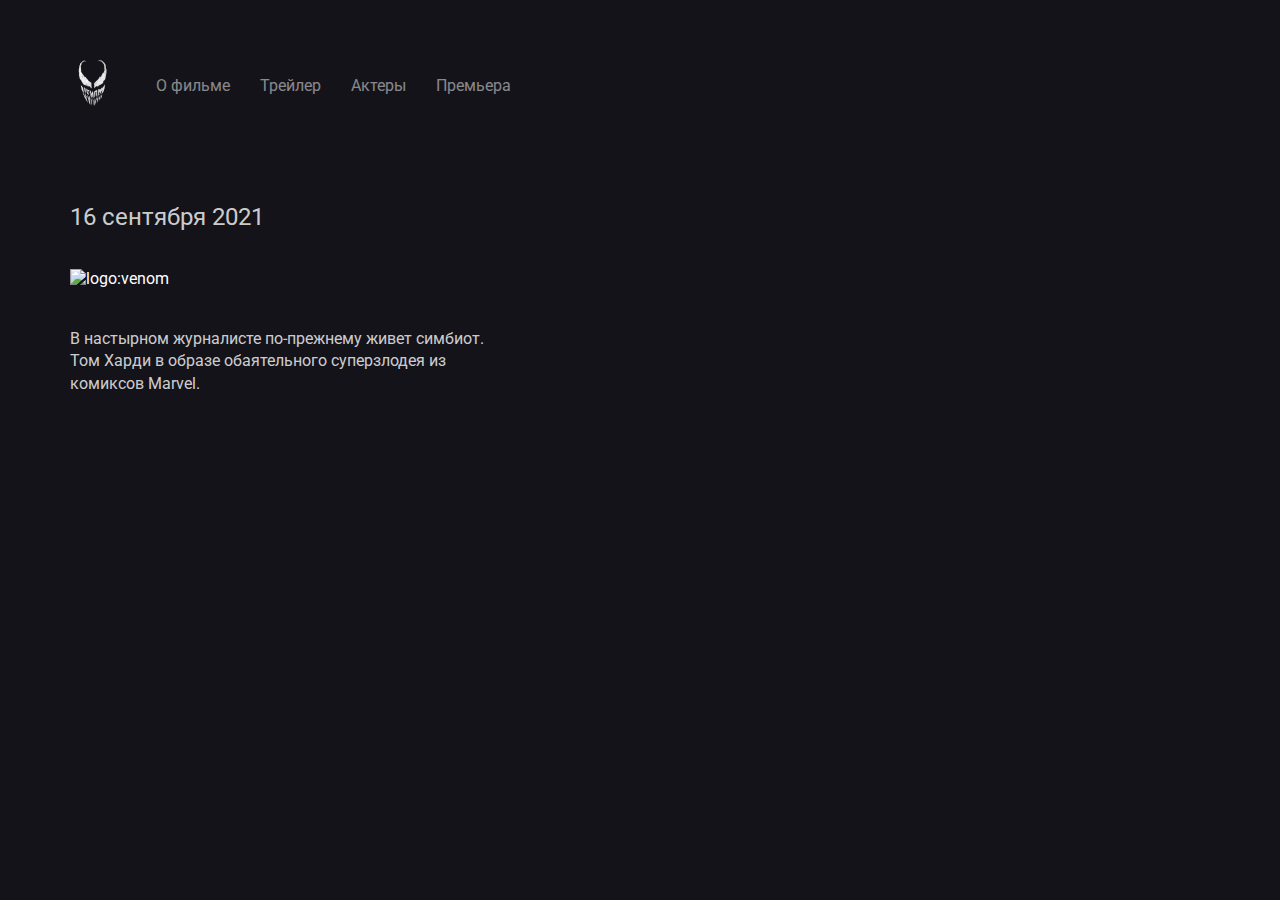
==== index.html @ 5bbeafcc "Создали структуру проекта и сверстали шапку сайта" ====
<!DOCTYPE html>
<html lang="ru">
<head>
	<meta charset="utf-8">
	<meta http-equiv="X-UA-Compatible" content="IE=edge">
	<meta name="viewport" content="width=device-width, initial-scale=1.0">
	<title>О фильме</title>
	<link rel="preconnect" href="https://fonts.gstatic.com">
<link href="https://fonts.googleapis.com/css2?family=Roboto&display=swap" rel="stylesheet">
	<link rel="stylesheet" type="text/css" href="style.css">
</head>
<body>
	<div class="container">
		<header class="header">
		<a href="/" class="logo-link">
			<img width="46" height="71" src="img/logo.png" alt="venom" class="logo-image">
		</a>
		<nav class="nav">
			<ul class="nav-menu">
				<li class="nav-menu-item">
					<a href="#" class="nav-menu-link">О фильме</a>
				</li>
				<li class="nav-menu-item">
					<a href="#" class="nav-menu-link">Трейлер</a>
				</li>
				<li class="nav-menu-item">
					<a href="#" class="nav-menu-link">Актеры</a>
				</li>
				<li class="nav-menu-item">
					<a href="#" class="nav-menu-link">Премьера</a>
				</li>
			</ul>
		</nav>
	</header>
	<div class="hero">
		<div class="hero-text">
			<span class="date">16 сентября 2021</span>
			<img src="img/venom 2.svg" alt="logo:venom" class="film-logo">			<p class="film-discription">В настырном журналисте по-прежнему живет симбиот. Том Харди в образе обаятельного суперзлодея из комиксов Marvel.</p>
		</div>
		
	</div>

     </div>
</body>
</html>
---- style.css ----
body {
	background-color: #14131A;
	color: #fff;
	font-family: 'Roboto', sans-serif;

}
.container
{
	max-width: 1140px;
	margin: auto;
}
.header {
	display: flex;
	align-items: center;
	padding-top: 40px;
	margin-bottom: 80px;
	
}
.logo-link{
	display: inline-block;
}
.nav-menu
{
margin: 0;
padding-right: 50;
list-style: none;
display: flex; }

.nav-menu-item
{
margin-right: 30px;}
.nav-menu-link{
	text-decoration: none;
	color: rgba(255, 255, 255, 0.5);
}
.date
{
	display: block;
	font-size: 24px;
line-height: 28px;
margin-bottom: 38px;
color: rgba(255, 255, 255, 0.8);
}
.film-discription
{
	margin-top: 40px;
max-width: 423px;
font-size: 16px;
line-height: 140%;
/* or 22px */
color: rgba(255, 255, 255, 0.8);
}
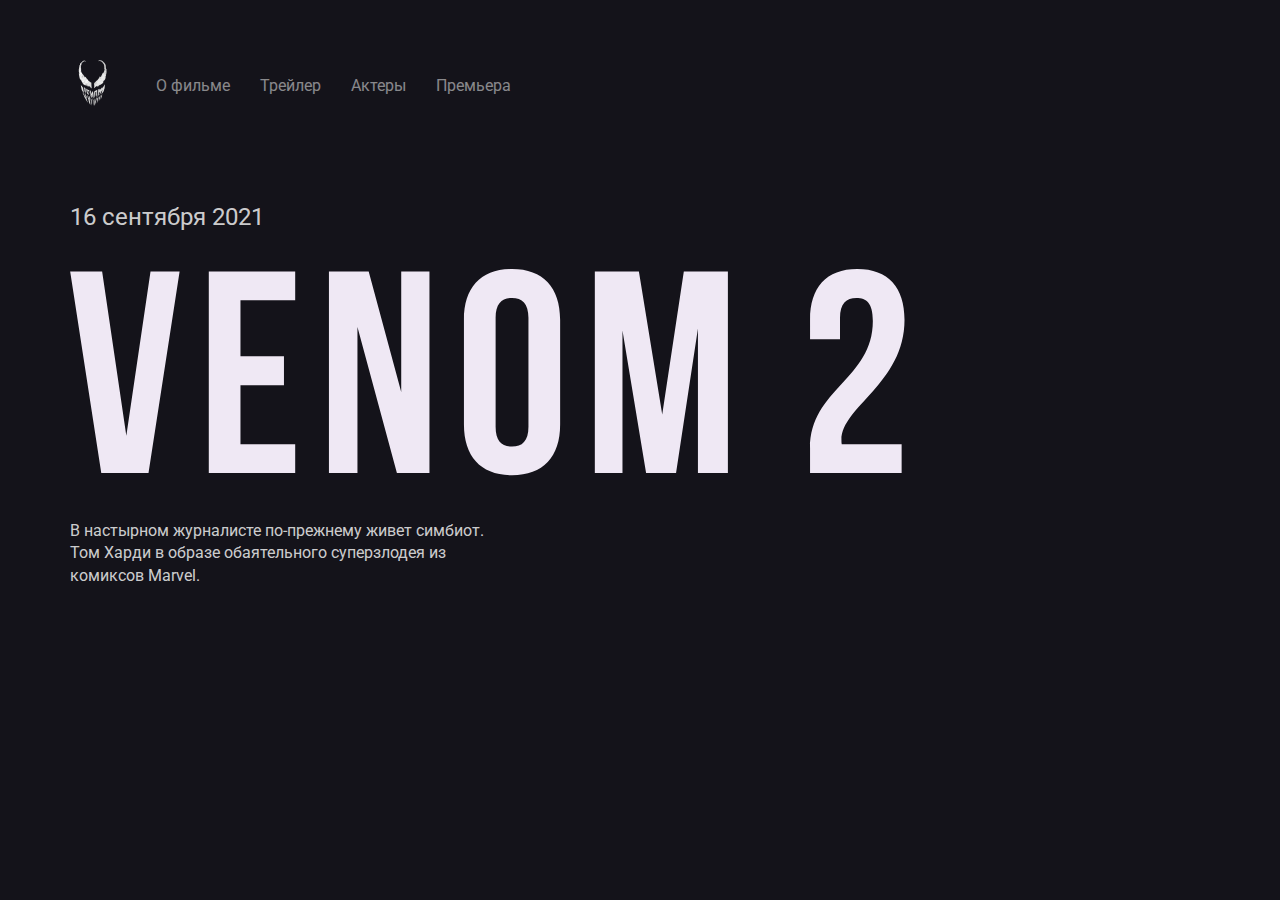
==== commit 9f46210b: "Update index.html" ====
--- a/index.html
+++ b/index.html
@@ -35,11 +35,11 @@
 	<div class="hero">
 		<div class="hero-text">
 			<span class="date">16 сентября 2021</span>
-			<img src="img/venom 2.svg" alt="logo:venom" class="film-logo">			<p class="film-discription">В настырном журналисте по-прежнему живет симбиот. Том Харди в образе обаятельного суперзлодея из комиксов Marvel.</p>
+			<img src="img/Venom 2.svg" alt="logo:venom" class="film-logo">			<p class="film-discription">В настырном журналисте по-прежнему живет симбиот. Том Харди в образе обаятельного суперзлодея из комиксов Marvel.</p>
 		</div>
 		
 	</div>
 
      </div>
 </body>
-</html>+</html>
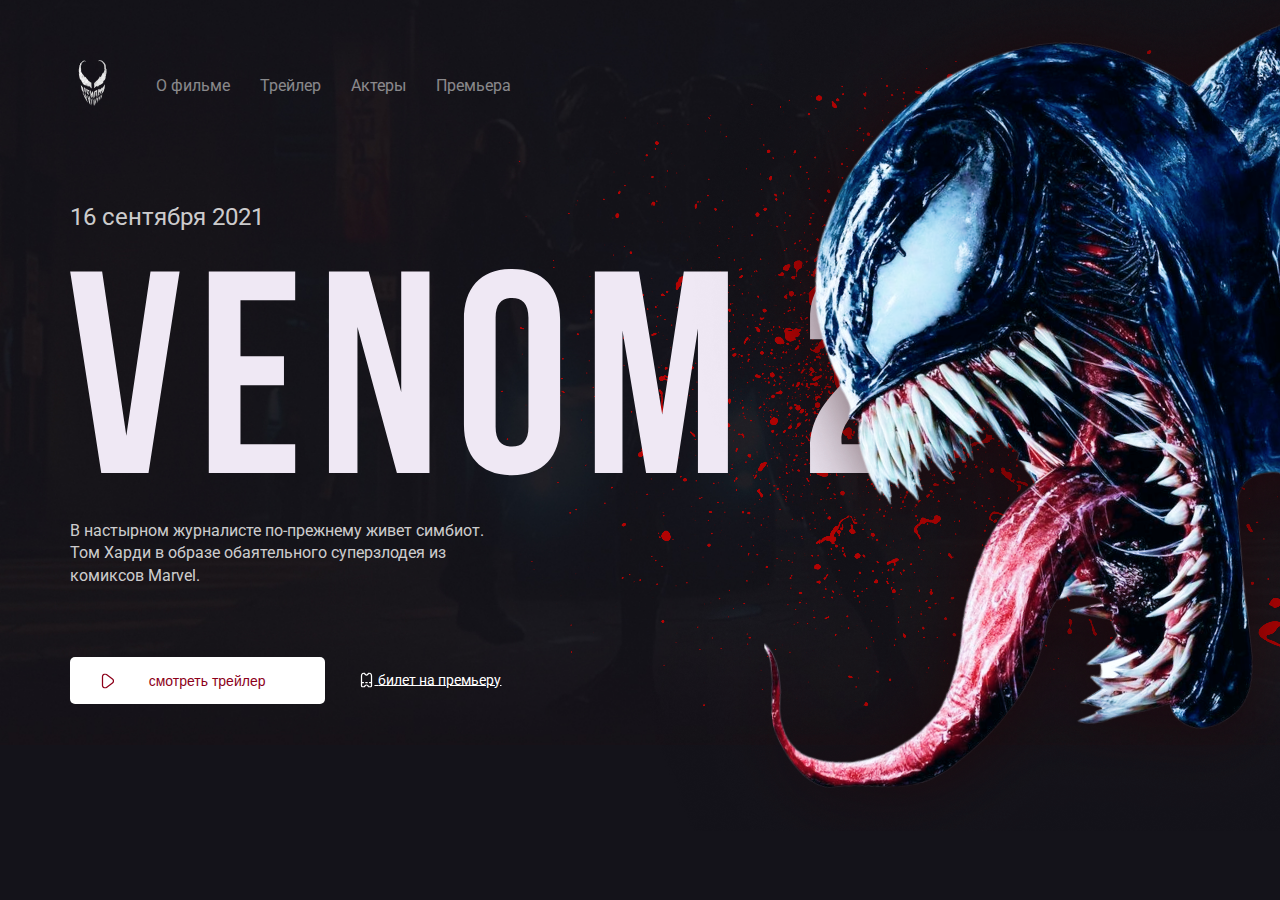
==== commit b2cb4b40: "Верстка главной страницы, добавление картинок" ====
--- a/index.html
+++ b/index.html
@@ -9,7 +9,7 @@
 <link href="https://fonts.googleapis.com/css2?family=Roboto&display=swap" rel="stylesheet">
 	<link rel="stylesheet" type="text/css" href="style.css">
 </head>
-<body>
+<body class="blood">
 	<div class="container">
 		<header class="header">
 		<a href="/" class="logo-link">
@@ -37,9 +37,19 @@
 			<span class="date">16 сентября 2021</span>
 			<img src="img/Venom 2.svg" alt="logo:venom" class="film-logo">			<p class="film-discription">В настырном журналисте по-прежнему живет симбиот. Том Харди в образе обаятельного суперзлодея из комиксов Marvel.</p>
 		</div>
-		
+		<div class="button-group"></div>
+		<button class="button button-primary">
+			<img width="15px" src="img/play.svg" alt="icon: play" class="button-icon">
+			<span class="button button-text">смотреть трейлер</span>
+		</button>
+		<a href="#" class="button button-link">
+			<img width="15px"  src="img/tiket.svg" alt="icon: tiket" class="button-icon">
+			<span class="button-text">билет на премьеру</span>
+		</a>
+
 	</div>
 
      </div>
+     <img src="img/venom.png" alt="photo: venom" class="venom">
 </body>
-</html>
+</html>--- a/style.css
+++ b/style.css
@@ -1,5 +1,5 @@
 body {
-	background-color: #14131A;
+	
 	color: #fff;
 	font-family: 'Roboto', sans-serif;
 
@@ -49,4 +49,41 @@
 line-height: 140%;
 /* or 22px */
 color: rgba(255, 255, 255, 0.8);
+}
+.button
+{
+	padding: 15px 30px;
+	border: none;
+	border-radius: 5px;
+	
+	cursor: pointer;
+}
+.button-icon, .button-text
+{
+vertical-align: middle;
+
+}
+.button-text{
+	font-size: 14px;
+line-height: 16px;
+}
+.button-primary{
+
+	color: #8D0019;
+	background-color: #fff;
+}
+.button-link{
+color: #fff;
+}
+.button-group
+{
+	margin-top: 70px;
+}
+.venom {
+	position: absolute;
+	top: 0;
+	right: 0;
+}
+.blood {
+	background: url(img/blood.png) no-repeat top right,#14131A url(img/background.jpg) no-repeat center/ 100%;
 }